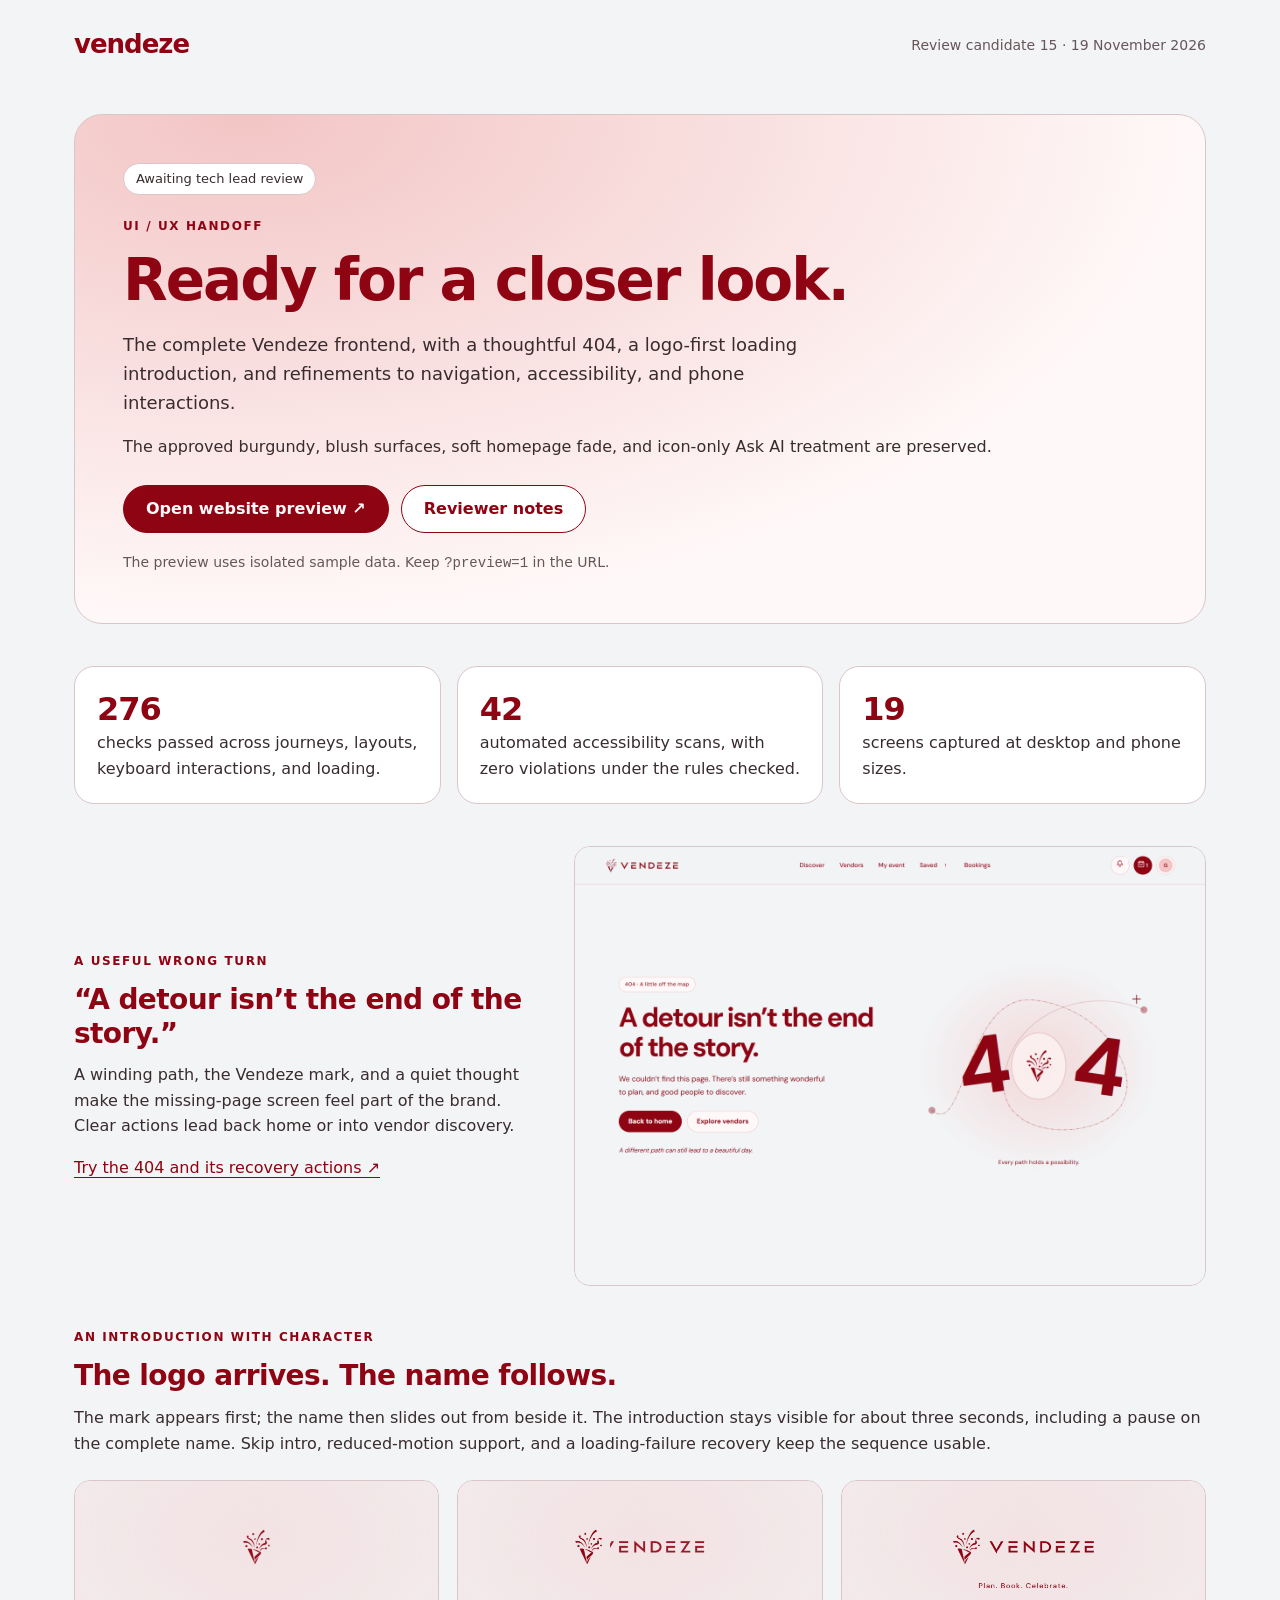
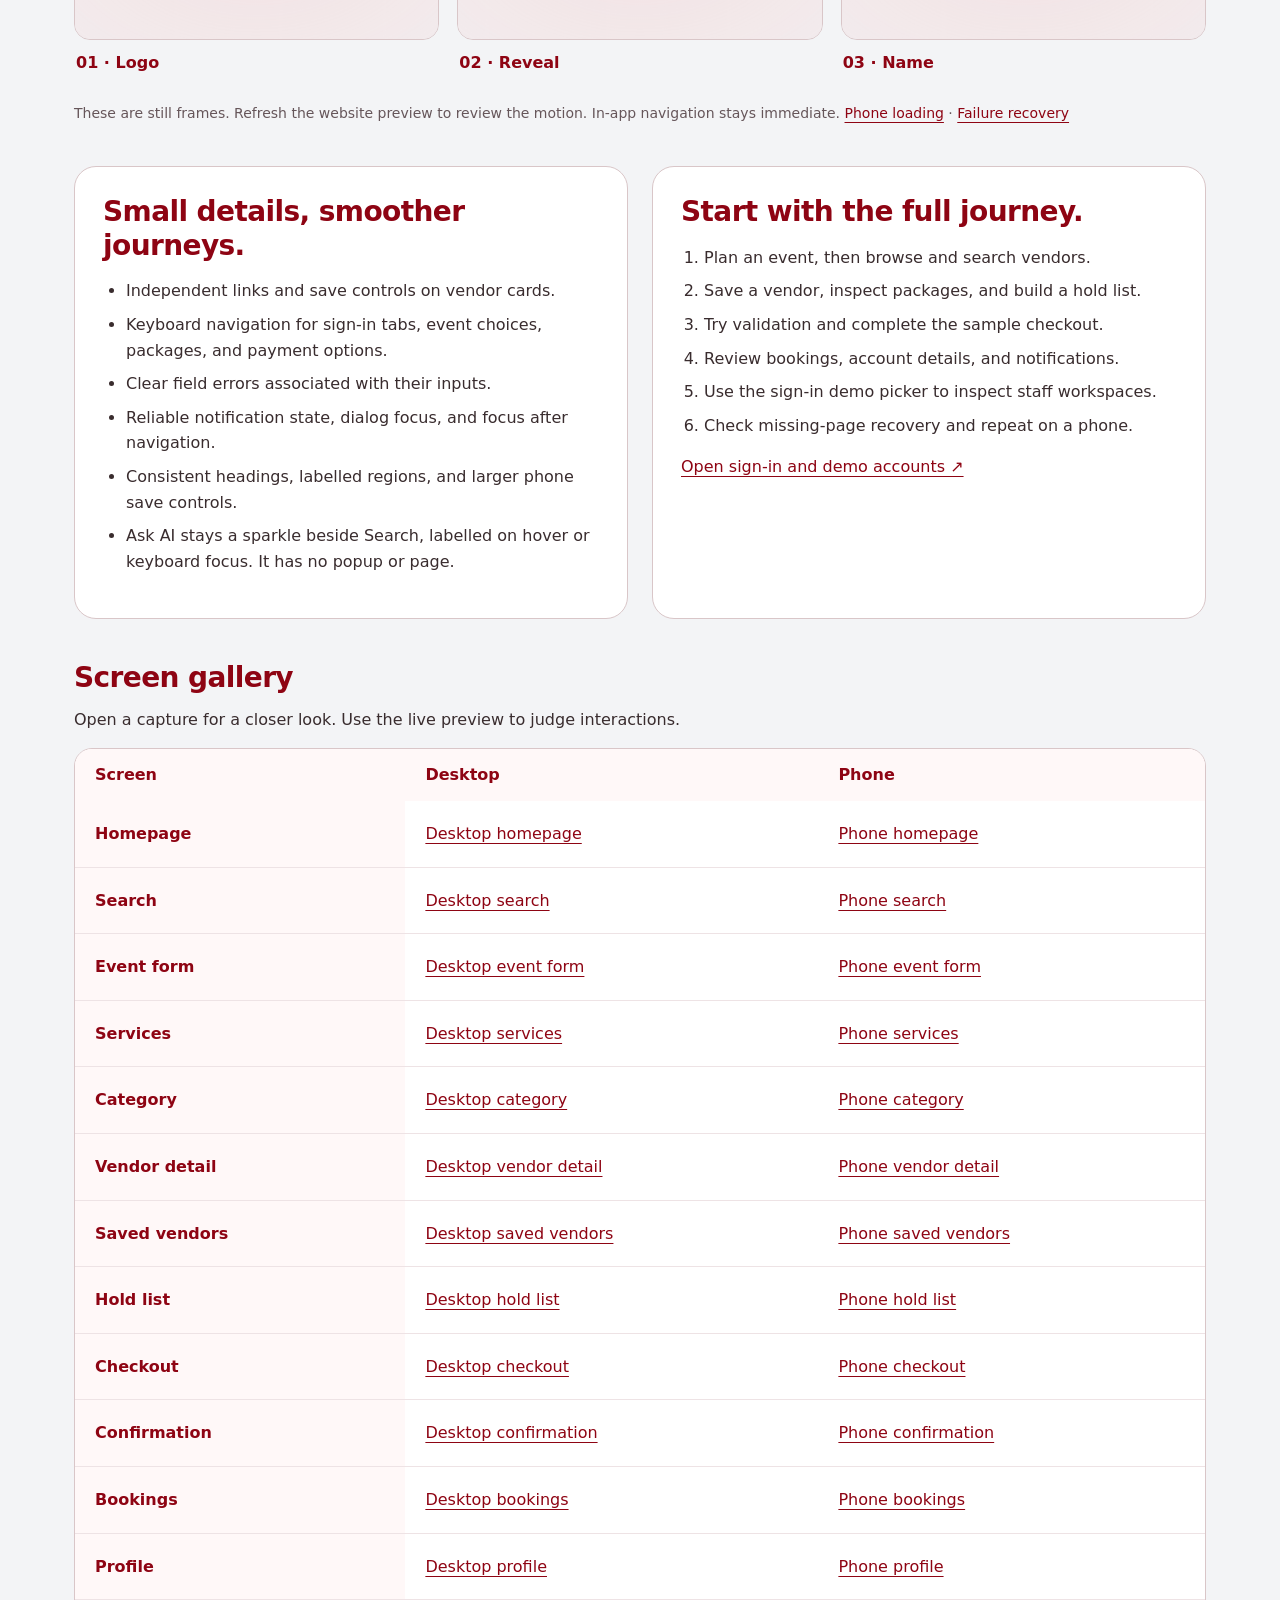
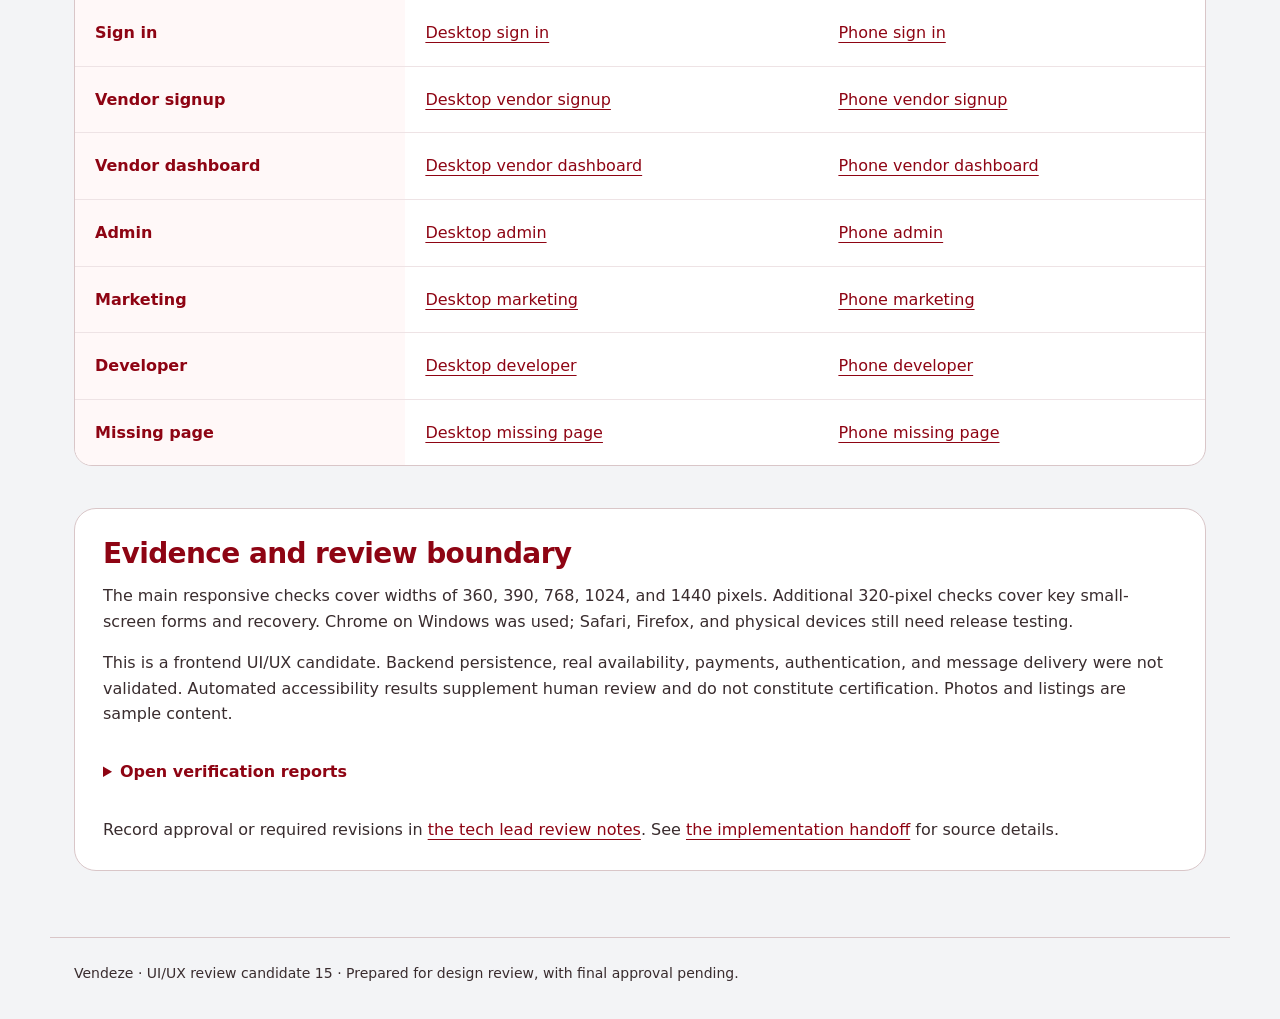
==== UI_UX_REVIEW.html @ 5b78b233 "Publish Vendeze frontend" ====
<!doctype html>
<html lang="en">
<head>
<meta charset="utf-8">
<meta name="viewport" content="width=device-width, initial-scale=1">
<meta name="color-scheme" content="light">
<title>Vendeze — UI/UX review</title>
<style>
  :root{color-scheme:light;--ink:#8e0413;--paper:#f3f4f6;--surface:#fff8f8;--line:#d9c6c8;--body:#392c2e}
  *{box-sizing:border-box}html{scroll-behavior:smooth}body{margin:0;background:var(--paper);color:var(--body);font:16px/1.6 system-ui,sans-serif}
  a{color:var(--ink);text-underline-offset:4px}a:focus-visible,summary:focus-visible{outline:3px solid var(--ink);outline-offset:5px}
  .skip{position:absolute;left:16px;top:-100px;background:white;padding:12px;z-index:10}.skip:focus{top:8px}
  header,main,footer{max-width:1180px;margin:auto;padding:24px}header{display:flex;justify-content:space-between;align-items:center;gap:20px}
  .brand{font-weight:850;font-size:26px;color:var(--ink);letter-spacing:-1px}.meta,.muted{font-size:14px;color:#66565a}
  .hero{padding:48px;border:1px solid var(--line);border-radius:28px;background:radial-gradient(ellipse at 15% 0%,#f3c5c5,transparent 70%),var(--surface)}
  .eyebrow{color:var(--ink);font-size:12px;font-weight:750;letter-spacing:1.6px;text-transform:uppercase;margin:0 0 12px}
  h1{max-width:750px;font-size:clamp(34px,5vw,58px);line-height:1.08;letter-spacing:-2px;color:var(--ink);margin:0 0 20px}
  h2{color:var(--ink);font-size:28px;line-height:1.2;letter-spacing:-.6px;margin:0 0 12px}p{margin:0 0 16px}.intro{max-width:690px;font-size:18px}
  .actions{display:flex;flex-wrap:wrap;gap:12px;margin-top:26px}.button{display:inline-flex;align-items:center;justify-content:center;min-height:48px;padding:10px 22px;border:1px solid var(--ink);border-radius:99px;color:var(--ink);text-decoration:none;font-weight:650;background:#fff}
  .button.primary{background:var(--ink);color:#fff9f9}.button:hover{background:#f7e0e2}.button.primary:hover{background:#720310}
  .numbers{display:grid;grid-template-columns:repeat(3,1fr);gap:16px;margin:24px 0 42px}.number{background:white;border:1px solid var(--line);border-radius:20px;padding:22px}.number strong{display:block;color:var(--ink);font-size:32px;letter-spacing:-1px;line-height:1.3}
  section{margin:0 0 42px}.split{display:grid;grid-template-columns:.85fr 1.15fr;gap:32px;align-items:center}.shot{display:block;border:1px solid var(--line);border-radius:16px;overflow:hidden;background:var(--surface)}.shot img{display:block;width:100%;height:auto}
  .frames{display:grid;grid-template-columns:repeat(3,1fr);gap:18px;margin:24px 0 16px}figure{margin:0}.frame{height:160px;overflow:hidden;position:relative;border:1px solid var(--line);border-radius:16px;background:var(--paper)}.frame img{position:absolute;width:200%;max-width:none;left:-50%;top:50%;transform:translateY(-50%)}figcaption{padding:10px 2px;font-weight:650;color:var(--ink)}
  .panel{background:white;border:1px solid var(--line);border-radius:22px;padding:28px}ul,ol{padding-left:23px}li{margin:8px 0}.two{display:grid;grid-template-columns:1fr 1fr;gap:24px}
  .table-wrap{overflow:auto;border:1px solid var(--line);border-radius:18px;background:white}table{width:100%;border-collapse:collapse;text-align:left}th,td{padding:13px 20px;border-bottom:1px solid #eee3e5}th{background:var(--surface);color:var(--ink)}tr:last-child td,tr:last-child th{border-bottom:0}td a{display:inline-block;padding:7px 0}
  details{margin-top:20px}summary{cursor:pointer;color:var(--ink);font-weight:700;padding:12px 0}.status{display:inline-block;background:white;border:1px solid var(--line);border-radius:99px;padding:5px 12px;font-size:13px;margin-bottom:22px}
  footer{border-top:1px solid var(--line);font-size:14px;padding-top:24px;padding-bottom:36px}
  @media(max-width:700px){header{flex-wrap:wrap}.hero{padding:28px 24px}h1{letter-spacing:-1px}.numbers,.frames,.split,.two{grid-template-columns:1fr}.numbers{gap:10px}.number{padding:16px 22px}.number strong{font-size:28px}.frame{height:170px}header,main,footer{padding-left:18px;padding-right:18px}th,td{padding:10px 14px}.panel{padding:24px}}
  @media(prefers-reduced-motion:reduce){html{scroll-behavior:auto}}
</style>
</head>
<body>
<a class="skip" href="#review">Skip to review</a>
<header><div class="brand">vendeze</div><div class="meta">Review candidate 15 · 19 November 2026</div></header>
<main id="review">
  <section class="hero" aria-labelledby="title">
    <div class="status">Awaiting tech lead review</div>
    <p class="eyebrow">UI / UX handoff</p>
    <h1 id="title">Ready for a closer look.</h1>
    <p class="intro">The complete Vendeze frontend, with a thoughtful 404, a logo-first loading introduction, and refinements to navigation, accessibility, and phone interactions.</p>
    <p>The approved burgundy, blush surfaces, soft homepage fade, and icon-only Ask AI treatment are preserved.</p>
    <div class="actions">
      <a class="button primary" href="vendeze-connected/?preview=1&amp;v=15#/" target="_blank" rel="noopener">Open website preview ↗</a>
      <a class="button" href="TECH_LEAD_REVIEW.md">Reviewer notes</a>
    </div>
    <p class="muted" style="margin-top:18px;margin-bottom:0">The preview uses isolated sample data. Keep <code>?preview=1</code> in the URL.</p>
  </section>
  <div class="numbers" aria-label="Verification results">
    <div class="number"><strong>276</strong>checks passed across journeys, layouts, keyboard interactions, and loading.</div>
    <div class="number"><strong>42</strong>automated accessibility scans, with zero violations under the rules checked.</div>
    <div class="number"><strong>19</strong>screens captured at desktop and phone sizes.</div>
  </div>
  <section class="split" aria-labelledby="detour-title">
    <div><p class="eyebrow">A useful wrong turn</p><h2 id="detour-title">“A detour isn’t the end of the story.”</h2><p>A winding path, the Vendeze mark, and a quiet thought make the missing-page screen feel part of the brand. Clear actions lead back home or into vendor discovery.</p><a href="vendeze-connected/?preview=1&amp;v=15#/review-missing-page" target="_blank" rel="noopener">Try the 404 and its recovery actions ↗</a></div>
    <a class="shot" href="design-review/final-ui-review/not-found-desktop.png"><img src="design-review/final-ui-review/not-found-desktop.png" alt="Vendeze 404 with a winding path illustration and home and vendor discovery actions" width="1440" loading="lazy"></a>
  </section>
  <section aria-labelledby="loading-title">
    <p class="eyebrow">An introduction with character</p><h2 id="loading-title">The logo arrives. The name follows.</h2>
    <p>The mark appears first; the name then slides out from beside it. The introduction stays visible for about three seconds, including a pause on the complete name. Skip intro, reduced-motion support, and a loading-failure recovery keep the sequence usable.</p>
    <div class="frames">
      <figure><a class="frame shot" href="design-review/final-ui-review/loader-01-mark.png"><img src="design-review/final-ui-review/loader-01-mark.png" alt="First loading stage: the Vendeze mark appears" loading="lazy"></a><figcaption>01 · Logo</figcaption></figure>
      <figure><a class="frame shot" href="design-review/final-ui-review/loader-02-reveal.png"><img src="design-review/final-ui-review/loader-02-reveal.png" alt="Second loading stage: the Vendeze name emerges beside the mark" loading="lazy"></a><figcaption>02 · Reveal</figcaption></figure>
      <figure><a class="frame shot" href="design-review/final-ui-review/loader-03-name.png"><img src="design-review/final-ui-review/loader-03-name.png" alt="Third loading stage: the full Vendeze wordmark is visible" loading="lazy"></a><figcaption>03 · Name</figcaption></figure>
    </div>
    <p class="muted">These are still frames. Refresh the website preview to review the motion. In-app navigation stays immediate. <a href="design-review/final-ui-review/loader-mobile.png">Phone loading</a> · <a href="design-review/final-ui-review/loading-recovery-mobile.png">Failure recovery</a></p>
  </section>
  <section class="two" aria-label="Interaction changes and review walkthrough">
    <div class="panel"><h2>Small details, smoother journeys.</h2><ul><li>Independent links and save controls on vendor cards.</li><li>Keyboard navigation for sign-in tabs, event choices, packages, and payment options.</li><li>Clear field errors associated with their inputs.</li><li>Reliable notification state, dialog focus, and focus after navigation.</li><li>Consistent headings, labelled regions, and larger phone save controls.</li><li>Ask AI stays a sparkle beside Search, labelled on hover or keyboard focus. It has no popup or page.</li></ul></div>
    <div class="panel"><h2>Start with the full journey.</h2><ol><li>Plan an event, then browse and search vendors.</li><li>Save a vendor, inspect packages, and build a hold list.</li><li>Try validation and complete the sample checkout.</li><li>Review bookings, account details, and notifications.</li><li>Use the sign-in demo picker to inspect staff workspaces.</li><li>Check missing-page recovery and repeat on a phone.</li></ol><a href="vendeze-connected/?preview=1&amp;v=15#/login" target="_blank" rel="noopener">Open sign-in and demo accounts ↗</a></div>
  </section>
  <section aria-labelledby="gallery-title">
    <h2 id="gallery-title">Screen gallery</h2><p>Open a capture for a closer look. Use the live preview to judge interactions.</p>
    <div class="table-wrap" role="region" aria-label="Desktop and mobile screen captures" tabindex="0"><table><thead><tr><th scope="col">Screen</th><th scope="col">Desktop</th><th scope="col">Phone</th></tr></thead><tbody id="screen-gallery">
      <tr><th scope="row">Homepage</th><td><a href="design-review/final-ui-review/home-desktop.png">Desktop homepage</a></td><td><a href="design-review/final-ui-review/home-mobile.png">Phone homepage</a></td></tr>
      <tr><th scope="row">Search</th><td><a href="design-review/final-ui-review/search-desktop.png">Desktop search</a></td><td><a href="design-review/final-ui-review/search-mobile.png">Phone search</a></td></tr>
      <tr><th scope="row">Event form</th><td><a href="design-review/final-ui-review/event-desktop.png">Desktop event form</a></td><td><a href="design-review/final-ui-review/event-mobile.png">Phone event form</a></td></tr>
      <tr><th scope="row">Services</th><td><a href="design-review/final-ui-review/services-desktop.png">Desktop services</a></td><td><a href="design-review/final-ui-review/services-mobile.png">Phone services</a></td></tr>
      <tr><th scope="row">Category</th><td><a href="design-review/final-ui-review/category-desktop.png">Desktop category</a></td><td><a href="design-review/final-ui-review/category-mobile.png">Phone category</a></td></tr>
      <tr><th scope="row">Vendor detail</th><td><a href="design-review/final-ui-review/vendor-desktop.png">Desktop vendor detail</a></td><td><a href="design-review/final-ui-review/vendor-mobile.png">Phone vendor detail</a></td></tr>
      <tr><th scope="row">Saved vendors</th><td><a href="design-review/final-ui-review/saved-desktop.png">Desktop saved vendors</a></td><td><a href="design-review/final-ui-review/saved-mobile.png">Phone saved vendors</a></td></tr>
      <tr><th scope="row">Hold list</th><td><a href="design-review/final-ui-review/hold-list-desktop.png">Desktop hold list</a></td><td><a href="design-review/final-ui-review/hold-list-mobile.png">Phone hold list</a></td></tr>
      <tr><th scope="row">Checkout</th><td><a href="design-review/final-ui-review/checkout-desktop.png">Desktop checkout</a></td><td><a href="design-review/final-ui-review/checkout-mobile.png">Phone checkout</a></td></tr>
      <tr><th scope="row">Confirmation</th><td><a href="design-review/final-ui-review/confirmation-desktop.png">Desktop confirmation</a></td><td><a href="design-review/final-ui-review/confirmation-mobile.png">Phone confirmation</a></td></tr>
      <tr><th scope="row">Bookings</th><td><a href="design-review/final-ui-review/bookings-desktop.png">Desktop bookings</a></td><td><a href="design-review/final-ui-review/bookings-mobile.png">Phone bookings</a></td></tr>
      <tr><th scope="row">Profile</th><td><a href="design-review/final-ui-review/profile-desktop.png">Desktop profile</a></td><td><a href="design-review/final-ui-review/profile-mobile.png">Phone profile</a></td></tr>
      <tr><th scope="row">Sign in</th><td><a href="design-review/final-ui-review/login-desktop.png">Desktop sign in</a></td><td><a href="design-review/final-ui-review/login-mobile.png">Phone sign in</a></td></tr>
      <tr><th scope="row">Vendor signup</th><td><a href="design-review/final-ui-review/signup-desktop.png">Desktop vendor signup</a></td><td><a href="design-review/final-ui-review/signup-mobile.png">Phone vendor signup</a></td></tr>
      <tr><th scope="row">Vendor dashboard</th><td><a href="design-review/final-ui-review/vendor-dashboard-desktop.png">Desktop vendor dashboard</a></td><td><a href="design-review/final-ui-review/vendor-dashboard-mobile.png">Phone vendor dashboard</a></td></tr>
      <tr><th scope="row">Admin</th><td><a href="design-review/final-ui-review/admin-desktop.png">Desktop admin</a></td><td><a href="design-review/final-ui-review/admin-mobile.png">Phone admin</a></td></tr>
      <tr><th scope="row">Marketing</th><td><a href="design-review/final-ui-review/marketing-desktop.png">Desktop marketing</a></td><td><a href="design-review/final-ui-review/marketing-mobile.png">Phone marketing</a></td></tr>
      <tr><th scope="row">Developer</th><td><a href="design-review/final-ui-review/developer-desktop.png">Desktop developer</a></td><td><a href="design-review/final-ui-review/developer-mobile.png">Phone developer</a></td></tr>
      <tr><th scope="row">Missing page</th><td><a href="design-review/final-ui-review/not-found-desktop.png">Desktop missing page</a></td><td><a href="design-review/final-ui-review/not-found-mobile.png">Phone missing page</a></td></tr>
    </tbody></table></div>
  </section>
  <section class="panel" aria-labelledby="evidence-title">
    <h2 id="evidence-title">Evidence and review boundary</h2>
    <p>The main responsive checks cover widths of 360, 390, 768, 1024, and 1440 pixels. Additional 320-pixel checks cover key small-screen forms and recovery. Chrome on Windows was used; Safari, Firefox, and physical devices still need release testing.</p>
    <p>This is a frontend UI/UX candidate. Backend persistence, real availability, payments, authentication, and message delivery were not validated. Automated accessibility results supplement human review and do not constitute certification. Photos and listings are sample content.</p>
    <details><summary>Open verification reports</summary><ul><li><a href="design-review/final-ui-review/verification.json">228 journey and layout checks</a></li><li><a href="design-review/final-ui-review/interaction-verification.json">36 keyboard and recovery checks</a></li><li><a href="design-review/final-ui-review/intro-verification.json">12 loading-sequence checks</a></li><li><a href="design-review/final-ui-review/accessibility.json">42 accessibility scans</a></li></ul></details>
    <p style="margin-top:20px;margin-bottom:0">Record approval or required revisions in <a href="TECH_LEAD_REVIEW.md">the tech lead review notes</a>. See <a href="UI_UX_HANDOFF.md">the implementation handoff</a> for source details.</p>
  </section>
</main>
<footer>Vendeze · UI/UX review candidate 15 · Prepared for design review, with final approval pending.</footer>
</body>
</html>
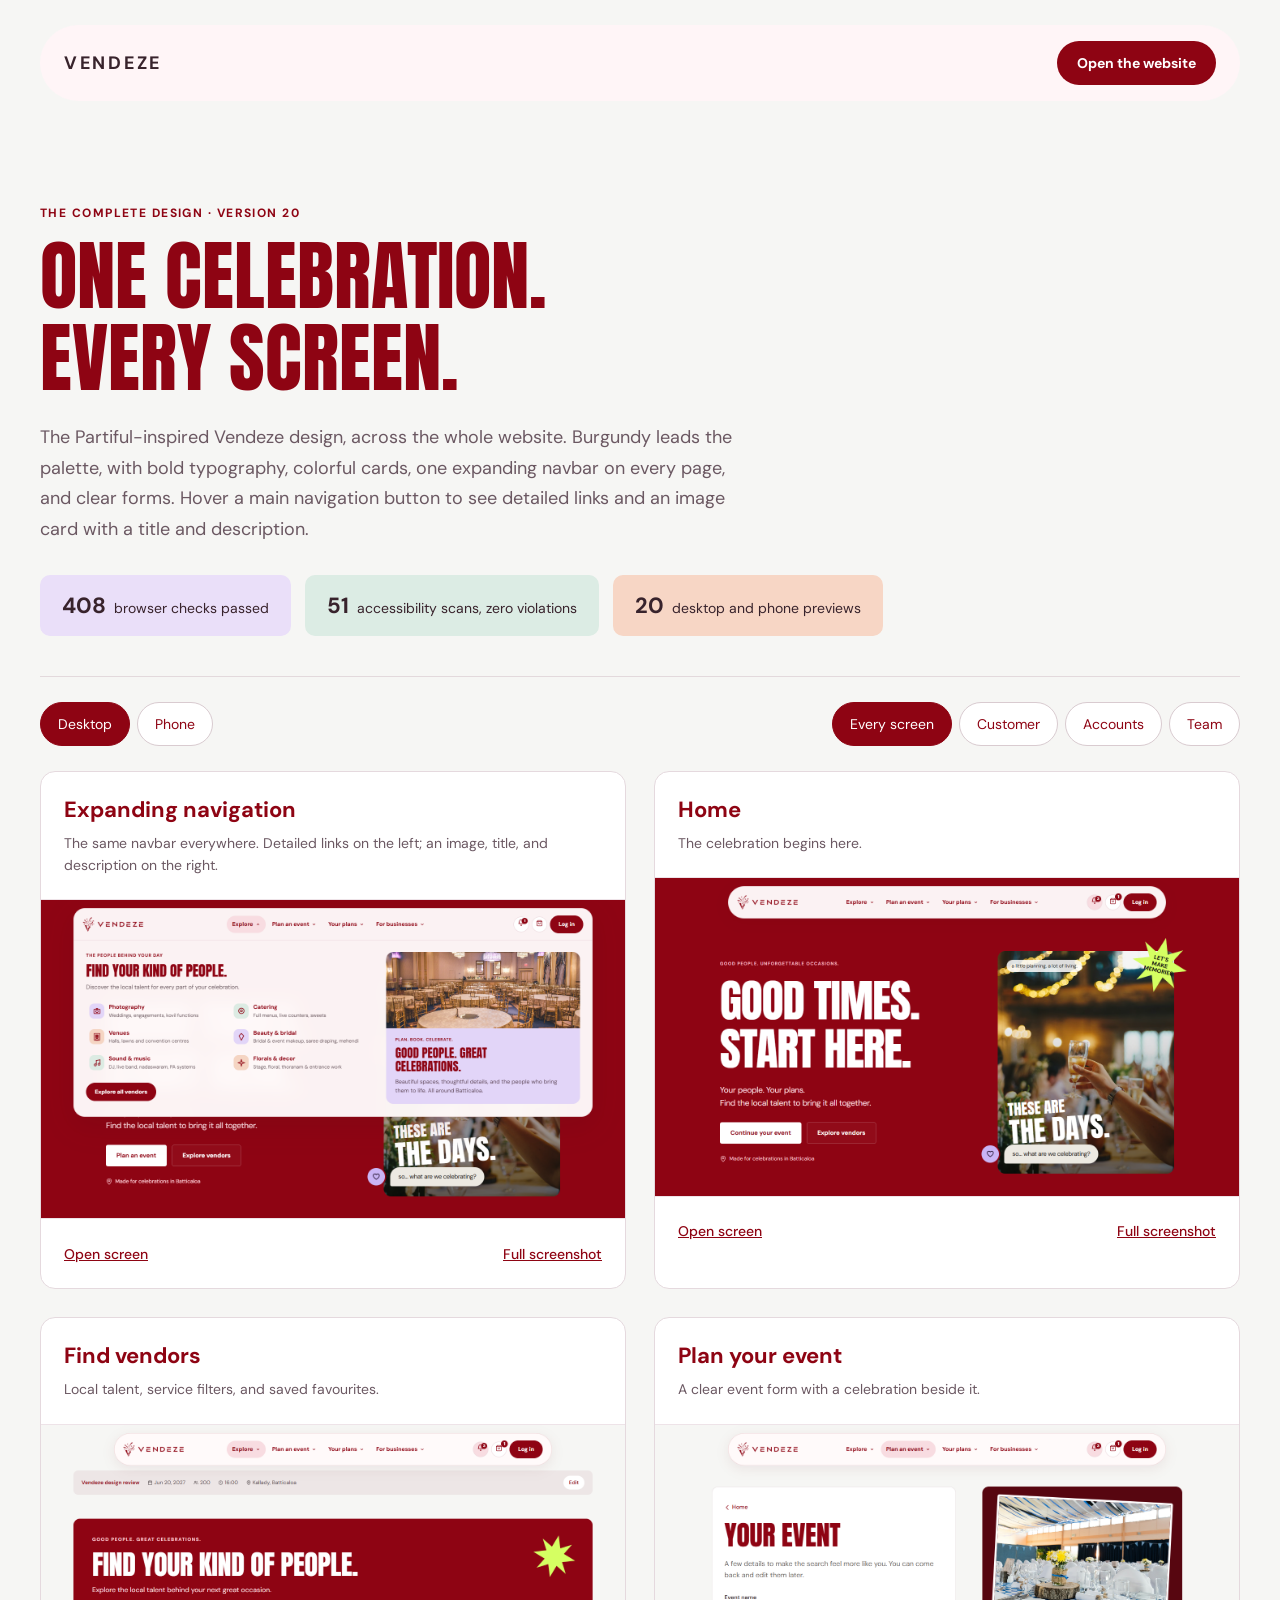
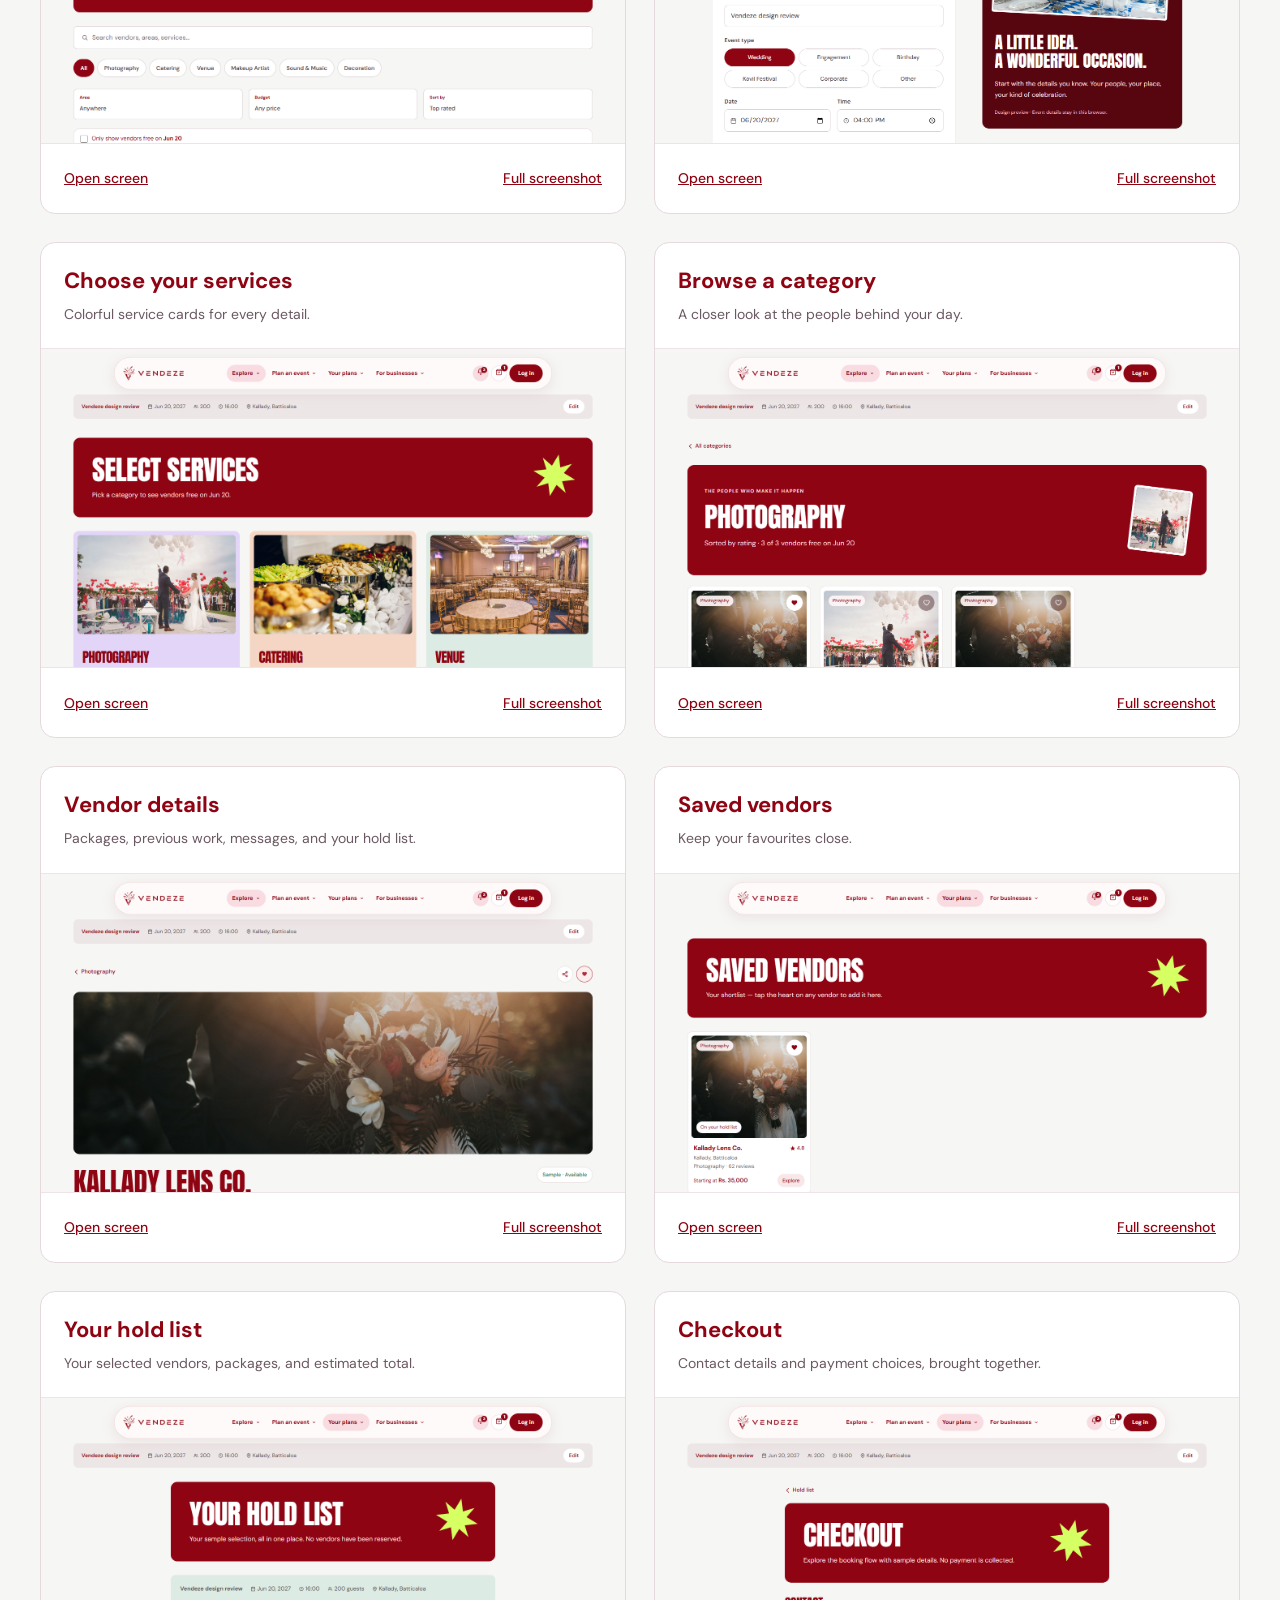
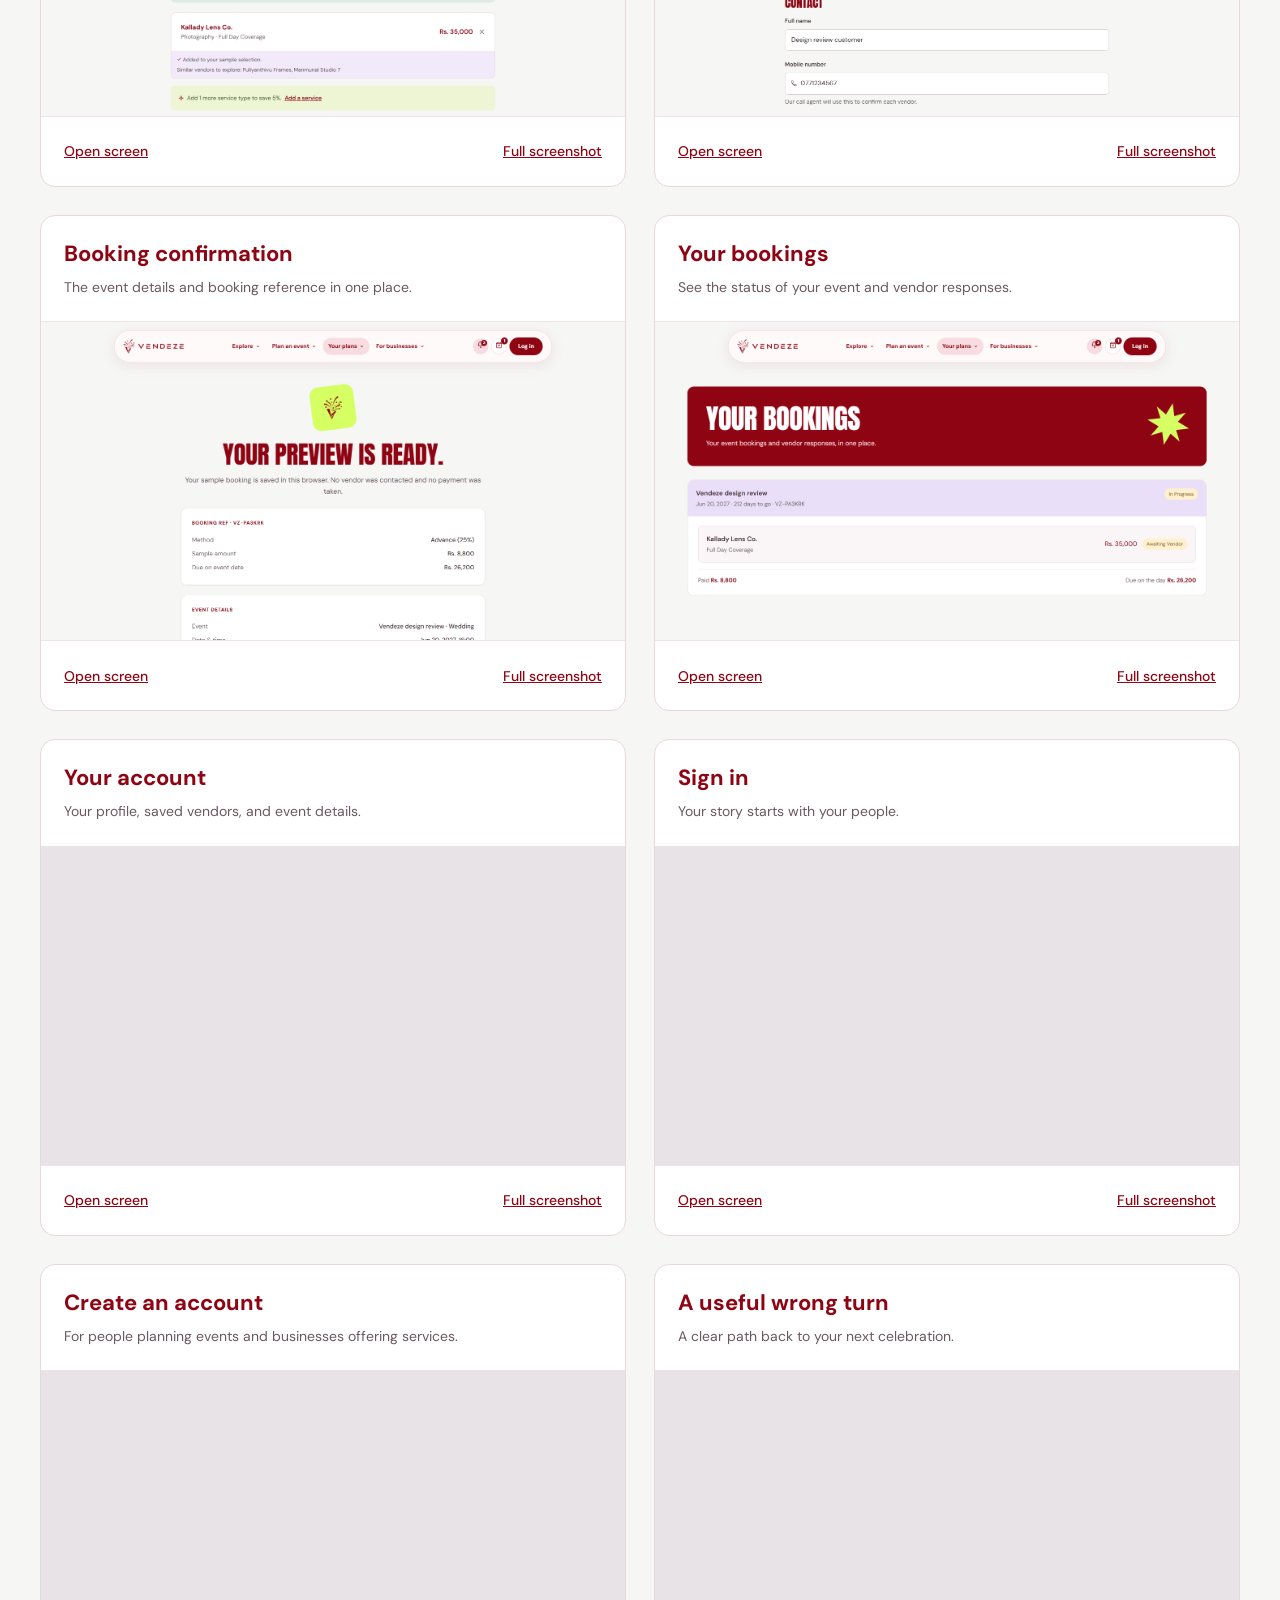
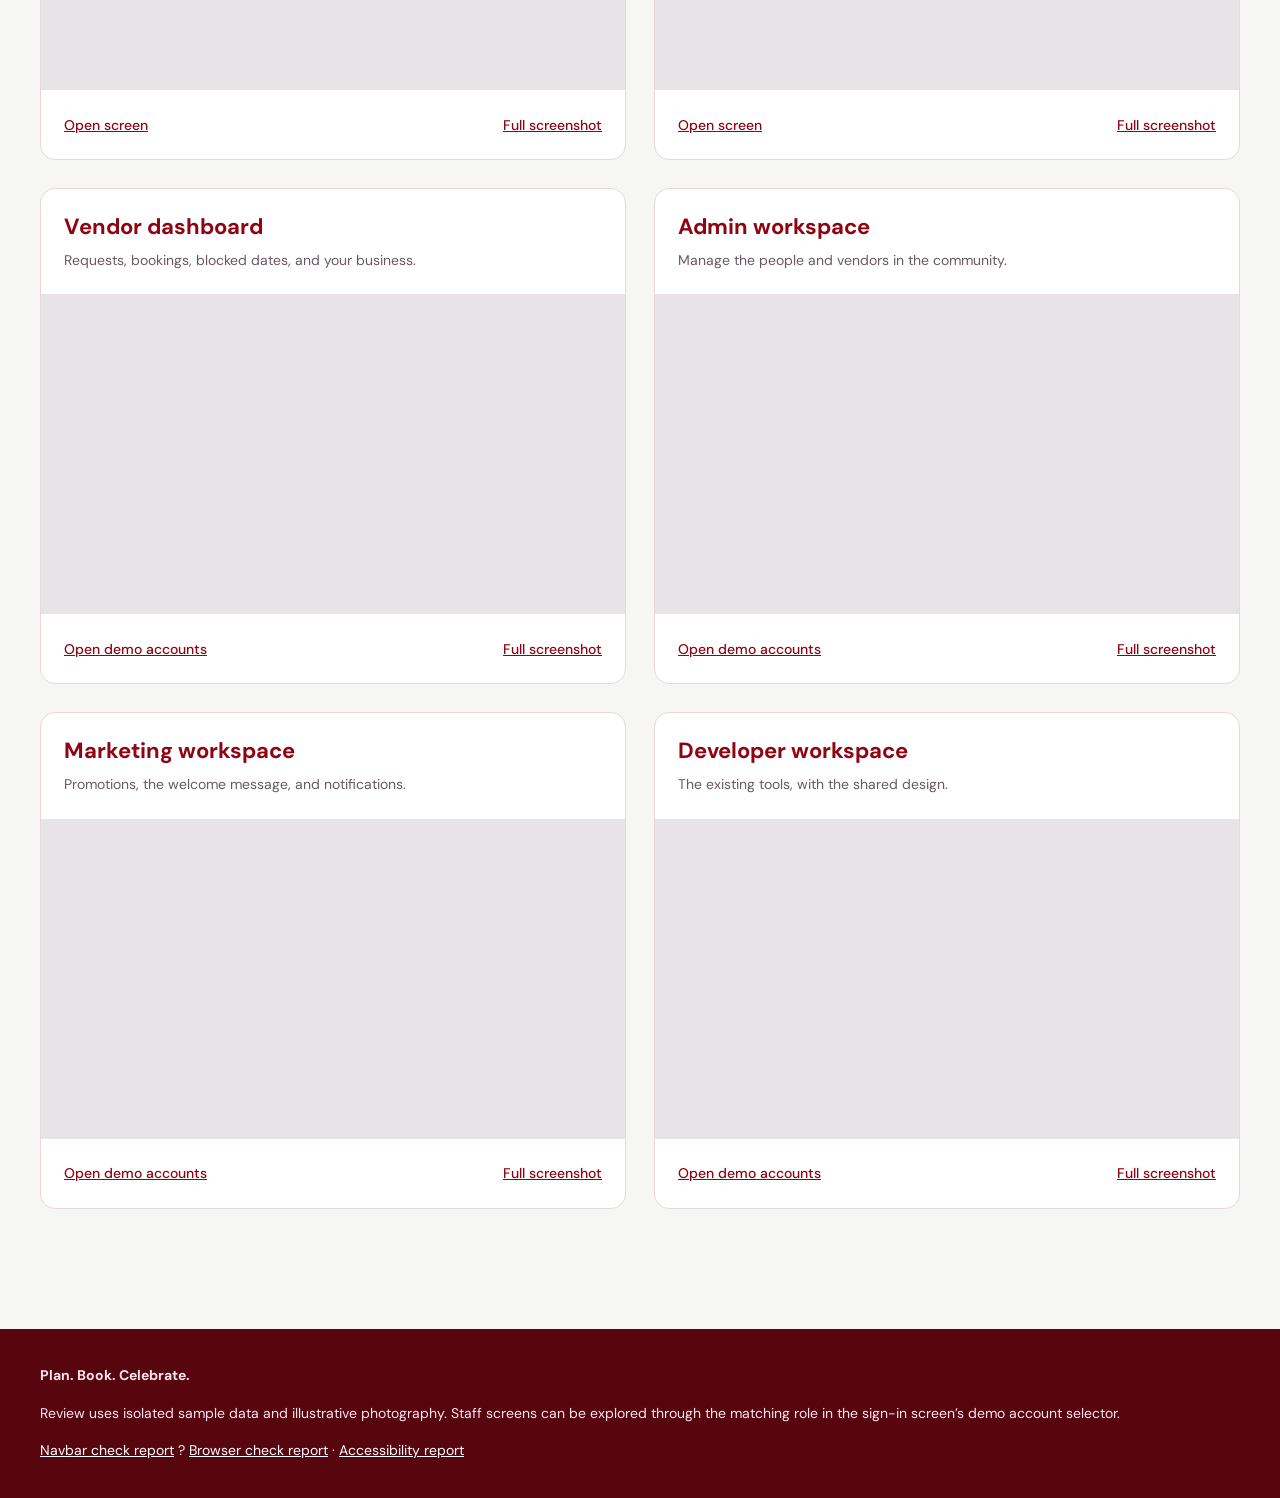
==== commit d43e3327: "Apply burgundy site design and shared expanding navigation Extend the celebration design across cust" ====
--- a/UI_UX_REVIEW.html
+++ b/UI_UX_REVIEW.html
@@ -1,105 +1 @@
-<!doctype html>
-<html lang="en">
-<head>
-<meta charset="utf-8">
-<meta name="viewport" content="width=device-width, initial-scale=1">
-<meta name="color-scheme" content="light">
-<title>Vendeze — UI/UX review</title>
-<style>
-  :root{color-scheme:light;--ink:#8e0413;--paper:#f3f4f6;--surface:#fff8f8;--line:#d9c6c8;--body:#392c2e}
-  *{box-sizing:border-box}html{scroll-behavior:smooth}body{margin:0;background:var(--paper);color:var(--body);font:16px/1.6 system-ui,sans-serif}
-  a{color:var(--ink);text-underline-offset:4px}a:focus-visible,summary:focus-visible{outline:3px solid var(--ink);outline-offset:5px}
-  .skip{position:absolute;left:16px;top:-100px;background:white;padding:12px;z-index:10}.skip:focus{top:8px}
-  header,main,footer{max-width:1180px;margin:auto;padding:24px}header{display:flex;justify-content:space-between;align-items:center;gap:20px}
-  .brand{font-weight:850;font-size:26px;color:var(--ink);letter-spacing:-1px}.meta,.muted{font-size:14px;color:#66565a}
-  .hero{padding:48px;border:1px solid var(--line);border-radius:28px;background:radial-gradient(ellipse at 15% 0%,#f3c5c5,transparent 70%),var(--surface)}
-  .eyebrow{color:var(--ink);font-size:12px;font-weight:750;letter-spacing:1.6px;text-transform:uppercase;margin:0 0 12px}
-  h1{max-width:750px;font-size:clamp(34px,5vw,58px);line-height:1.08;letter-spacing:-2px;color:var(--ink);margin:0 0 20px}
-  h2{color:var(--ink);font-size:28px;line-height:1.2;letter-spacing:-.6px;margin:0 0 12px}p{margin:0 0 16px}.intro{max-width:690px;font-size:18px}
-  .actions{display:flex;flex-wrap:wrap;gap:12px;margin-top:26px}.button{display:inline-flex;align-items:center;justify-content:center;min-height:48px;padding:10px 22px;border:1px solid var(--ink);border-radius:99px;color:var(--ink);text-decoration:none;font-weight:650;background:#fff}
-  .button.primary{background:var(--ink);color:#fff9f9}.button:hover{background:#f7e0e2}.button.primary:hover{background:#720310}
-  .numbers{display:grid;grid-template-columns:repeat(3,1fr);gap:16px;margin:24px 0 42px}.number{background:white;border:1px solid var(--line);border-radius:20px;padding:22px}.number strong{display:block;color:var(--ink);font-size:32px;letter-spacing:-1px;line-height:1.3}
-  section{margin:0 0 42px}.split{display:grid;grid-template-columns:.85fr 1.15fr;gap:32px;align-items:center}.shot{display:block;border:1px solid var(--line);border-radius:16px;overflow:hidden;background:var(--surface)}.shot img{display:block;width:100%;height:auto}
-  .frames{display:grid;grid-template-columns:repeat(3,1fr);gap:18px;margin:24px 0 16px}figure{margin:0}.frame{height:160px;overflow:hidden;position:relative;border:1px solid var(--line);border-radius:16px;background:var(--paper)}.frame img{position:absolute;width:200%;max-width:none;left:-50%;top:50%;transform:translateY(-50%)}figcaption{padding:10px 2px;font-weight:650;color:var(--ink)}
-  .panel{background:white;border:1px solid var(--line);border-radius:22px;padding:28px}ul,ol{padding-left:23px}li{margin:8px 0}.two{display:grid;grid-template-columns:1fr 1fr;gap:24px}
-  .table-wrap{overflow:auto;border:1px solid var(--line);border-radius:18px;background:white}table{width:100%;border-collapse:collapse;text-align:left}th,td{padding:13px 20px;border-bottom:1px solid #eee3e5}th{background:var(--surface);color:var(--ink)}tr:last-child td,tr:last-child th{border-bottom:0}td a{display:inline-block;padding:7px 0}
-  details{margin-top:20px}summary{cursor:pointer;color:var(--ink);font-weight:700;padding:12px 0}.status{display:inline-block;background:white;border:1px solid var(--line);border-radius:99px;padding:5px 12px;font-size:13px;margin-bottom:22px}
-  footer{border-top:1px solid var(--line);font-size:14px;padding-top:24px;padding-bottom:36px}
-  @media(max-width:700px){header{flex-wrap:wrap}.hero{padding:28px 24px}h1{letter-spacing:-1px}.numbers,.frames,.split,.two{grid-template-columns:1fr}.numbers{gap:10px}.number{padding:16px 22px}.number strong{font-size:28px}.frame{height:170px}header,main,footer{padding-left:18px;padding-right:18px}th,td{padding:10px 14px}.panel{padding:24px}}
-  @media(prefers-reduced-motion:reduce){html{scroll-behavior:auto}}
-</style>
-</head>
-<body>
-<a class="skip" href="#review">Skip to review</a>
-<header><div class="brand">vendeze</div><div class="meta">Review candidate 15 · 19 November 2026</div></header>
-<main id="review">
-  <section class="hero" aria-labelledby="title">
-    <div class="status">Awaiting tech lead review</div>
-    <p class="eyebrow">UI / UX handoff</p>
-    <h1 id="title">Ready for a closer look.</h1>
-    <p class="intro">The complete Vendeze frontend, with a thoughtful 404, a logo-first loading introduction, and refinements to navigation, accessibility, and phone interactions.</p>
-    <p>The approved burgundy, blush surfaces, soft homepage fade, and icon-only Ask AI treatment are preserved.</p>
-    <div class="actions">
-      <a class="button primary" href="vendeze-connected/?preview=1&amp;v=15#/" target="_blank" rel="noopener">Open website preview ↗</a>
-      <a class="button" href="TECH_LEAD_REVIEW.md">Reviewer notes</a>
-    </div>
-    <p class="muted" style="margin-top:18px;margin-bottom:0">The preview uses isolated sample data. Keep <code>?preview=1</code> in the URL.</p>
-  </section>
-  <div class="numbers" aria-label="Verification results">
-    <div class="number"><strong>276</strong>checks passed across journeys, layouts, keyboard interactions, and loading.</div>
-    <div class="number"><strong>42</strong>automated accessibility scans, with zero violations under the rules checked.</div>
-    <div class="number"><strong>19</strong>screens captured at desktop and phone sizes.</div>
-  </div>
-  <section class="split" aria-labelledby="detour-title">
-    <div><p class="eyebrow">A useful wrong turn</p><h2 id="detour-title">“A detour isn’t the end of the story.”</h2><p>A winding path, the Vendeze mark, and a quiet thought make the missing-page screen feel part of the brand. Clear actions lead back home or into vendor discovery.</p><a href="vendeze-connected/?preview=1&amp;v=15#/review-missing-page" target="_blank" rel="noopener">Try the 404 and its recovery actions ↗</a></div>
-    <a class="shot" href="design-review/final-ui-review/not-found-desktop.png"><img src="design-review/final-ui-review/not-found-desktop.png" alt="Vendeze 404 with a winding path illustration and home and vendor discovery actions" width="1440" loading="lazy"></a>
-  </section>
-  <section aria-labelledby="loading-title">
-    <p class="eyebrow">An introduction with character</p><h2 id="loading-title">The logo arrives. The name follows.</h2>
-    <p>The mark appears first; the name then slides out from beside it. The introduction stays visible for about three seconds, including a pause on the complete name. Skip intro, reduced-motion support, and a loading-failure recovery keep the sequence usable.</p>
-    <div class="frames">
-      <figure><a class="frame shot" href="design-review/final-ui-review/loader-01-mark.png"><img src="design-review/final-ui-review/loader-01-mark.png" alt="First loading stage: the Vendeze mark appears" loading="lazy"></a><figcaption>01 · Logo</figcaption></figure>
-      <figure><a class="frame shot" href="design-review/final-ui-review/loader-02-reveal.png"><img src="design-review/final-ui-review/loader-02-reveal.png" alt="Second loading stage: the Vendeze name emerges beside the mark" loading="lazy"></a><figcaption>02 · Reveal</figcaption></figure>
-      <figure><a class="frame shot" href="design-review/final-ui-review/loader-03-name.png"><img src="design-review/final-ui-review/loader-03-name.png" alt="Third loading stage: the full Vendeze wordmark is visible" loading="lazy"></a><figcaption>03 · Name</figcaption></figure>
-    </div>
-    <p class="muted">These are still frames. Refresh the website preview to review the motion. In-app navigation stays immediate. <a href="design-review/final-ui-review/loader-mobile.png">Phone loading</a> · <a href="design-review/final-ui-review/loading-recovery-mobile.png">Failure recovery</a></p>
-  </section>
-  <section class="two" aria-label="Interaction changes and review walkthrough">
-    <div class="panel"><h2>Small details, smoother journeys.</h2><ul><li>Independent links and save controls on vendor cards.</li><li>Keyboard navigation for sign-in tabs, event choices, packages, and payment options.</li><li>Clear field errors associated with their inputs.</li><li>Reliable notification state, dialog focus, and focus after navigation.</li><li>Consistent headings, labelled regions, and larger phone save controls.</li><li>Ask AI stays a sparkle beside Search, labelled on hover or keyboard focus. It has no popup or page.</li></ul></div>
-    <div class="panel"><h2>Start with the full journey.</h2><ol><li>Plan an event, then browse and search vendors.</li><li>Save a vendor, inspect packages, and build a hold list.</li><li>Try validation and complete the sample checkout.</li><li>Review bookings, account details, and notifications.</li><li>Use the sign-in demo picker to inspect staff workspaces.</li><li>Check missing-page recovery and repeat on a phone.</li></ol><a href="vendeze-connected/?preview=1&amp;v=15#/login" target="_blank" rel="noopener">Open sign-in and demo accounts ↗</a></div>
-  </section>
-  <section aria-labelledby="gallery-title">
-    <h2 id="gallery-title">Screen gallery</h2><p>Open a capture for a closer look. Use the live preview to judge interactions.</p>
-    <div class="table-wrap" role="region" aria-label="Desktop and mobile screen captures" tabindex="0"><table><thead><tr><th scope="col">Screen</th><th scope="col">Desktop</th><th scope="col">Phone</th></tr></thead><tbody id="screen-gallery">
-      <tr><th scope="row">Homepage</th><td><a href="design-review/final-ui-review/home-desktop.png">Desktop homepage</a></td><td><a href="design-review/final-ui-review/home-mobile.png">Phone homepage</a></td></tr>
-      <tr><th scope="row">Search</th><td><a href="design-review/final-ui-review/search-desktop.png">Desktop search</a></td><td><a href="design-review/final-ui-review/search-mobile.png">Phone search</a></td></tr>
-      <tr><th scope="row">Event form</th><td><a href="design-review/final-ui-review/event-desktop.png">Desktop event form</a></td><td><a href="design-review/final-ui-review/event-mobile.png">Phone event form</a></td></tr>
-      <tr><th scope="row">Services</th><td><a href="design-review/final-ui-review/services-desktop.png">Desktop services</a></td><td><a href="design-review/final-ui-review/services-mobile.png">Phone services</a></td></tr>
-      <tr><th scope="row">Category</th><td><a href="design-review/final-ui-review/category-desktop.png">Desktop category</a></td><td><a href="design-review/final-ui-review/category-mobile.png">Phone category</a></td></tr>
-      <tr><th scope="row">Vendor detail</th><td><a href="design-review/final-ui-review/vendor-desktop.png">Desktop vendor detail</a></td><td><a href="design-review/final-ui-review/vendor-mobile.png">Phone vendor detail</a></td></tr>
-      <tr><th scope="row">Saved vendors</th><td><a href="design-review/final-ui-review/saved-desktop.png">Desktop saved vendors</a></td><td><a href="design-review/final-ui-review/saved-mobile.png">Phone saved vendors</a></td></tr>
-      <tr><th scope="row">Hold list</th><td><a href="design-review/final-ui-review/hold-list-desktop.png">Desktop hold list</a></td><td><a href="design-review/final-ui-review/hold-list-mobile.png">Phone hold list</a></td></tr>
-      <tr><th scope="row">Checkout</th><td><a href="design-review/final-ui-review/checkout-desktop.png">Desktop checkout</a></td><td><a href="design-review/final-ui-review/checkout-mobile.png">Phone checkout</a></td></tr>
-      <tr><th scope="row">Confirmation</th><td><a href="design-review/final-ui-review/confirmation-desktop.png">Desktop confirmation</a></td><td><a href="design-review/final-ui-review/confirmation-mobile.png">Phone confirmation</a></td></tr>
-      <tr><th scope="row">Bookings</th><td><a href="design-review/final-ui-review/bookings-desktop.png">Desktop bookings</a></td><td><a href="design-review/final-ui-review/bookings-mobile.png">Phone bookings</a></td></tr>
-      <tr><th scope="row">Profile</th><td><a href="design-review/final-ui-review/profile-desktop.png">Desktop profile</a></td><td><a href="design-review/final-ui-review/profile-mobile.png">Phone profile</a></td></tr>
-      <tr><th scope="row">Sign in</th><td><a href="design-review/final-ui-review/login-desktop.png">Desktop sign in</a></td><td><a href="design-review/final-ui-review/login-mobile.png">Phone sign in</a></td></tr>
-      <tr><th scope="row">Vendor signup</th><td><a href="design-review/final-ui-review/signup-desktop.png">Desktop vendor signup</a></td><td><a href="design-review/final-ui-review/signup-mobile.png">Phone vendor signup</a></td></tr>
-      <tr><th scope="row">Vendor dashboard</th><td><a href="design-review/final-ui-review/vendor-dashboard-desktop.png">Desktop vendor dashboard</a></td><td><a href="design-review/final-ui-review/vendor-dashboard-mobile.png">Phone vendor dashboard</a></td></tr>
-      <tr><th scope="row">Admin</th><td><a href="design-review/final-ui-review/admin-desktop.png">Desktop admin</a></td><td><a href="design-review/final-ui-review/admin-mobile.png">Phone admin</a></td></tr>
-      <tr><th scope="row">Marketing</th><td><a href="design-review/final-ui-review/marketing-desktop.png">Desktop marketing</a></td><td><a href="design-review/final-ui-review/marketing-mobile.png">Phone marketing</a></td></tr>
-      <tr><th scope="row">Developer</th><td><a href="design-review/final-ui-review/developer-desktop.png">Desktop developer</a></td><td><a href="design-review/final-ui-review/developer-mobile.png">Phone developer</a></td></tr>
-      <tr><th scope="row">Missing page</th><td><a href="design-review/final-ui-review/not-found-desktop.png">Desktop missing page</a></td><td><a href="design-review/final-ui-review/not-found-mobile.png">Phone missing page</a></td></tr>
-    </tbody></table></div>
-  </section>
-  <section class="panel" aria-labelledby="evidence-title">
-    <h2 id="evidence-title">Evidence and review boundary</h2>
-    <p>The main responsive checks cover widths of 360, 390, 768, 1024, and 1440 pixels. Additional 320-pixel checks cover key small-screen forms and recovery. Chrome on Windows was used; Safari, Firefox, and physical devices still need release testing.</p>
-    <p>This is a frontend UI/UX candidate. Backend persistence, real availability, payments, authentication, and message delivery were not validated. Automated accessibility results supplement human review and do not constitute certification. Photos and listings are sample content.</p>
-    <details><summary>Open verification reports</summary><ul><li><a href="design-review/final-ui-review/verification.json">228 journey and layout checks</a></li><li><a href="design-review/final-ui-review/interaction-verification.json">36 keyboard and recovery checks</a></li><li><a href="design-review/final-ui-review/intro-verification.json">12 loading-sequence checks</a></li><li><a href="design-review/final-ui-review/accessibility.json">42 accessibility scans</a></li></ul></details>
-    <p style="margin-top:20px;margin-bottom:0">Record approval or required revisions in <a href="TECH_LEAD_REVIEW.md">the tech lead review notes</a>. See <a href="UI_UX_HANDOFF.md">the implementation handoff</a> for source details.</p>
-  </section>
-</main>
-<footer>Vendeze · UI/UX review candidate 15 · Prepared for design review, with final approval pending.</footer>
-</body>
-</html>
+<!doctype html><html lang="en"><head><meta charset="utf-8"><meta name="viewport" content="width=device-width,initial-scale=1"><meta http-equiv="refresh" content="0;url=design-review/whole-site/"><title>Vendeze design review</title></head><body><p><a href="design-review/whole-site/">Open the complete Vendeze design review</a></p></body></html>
